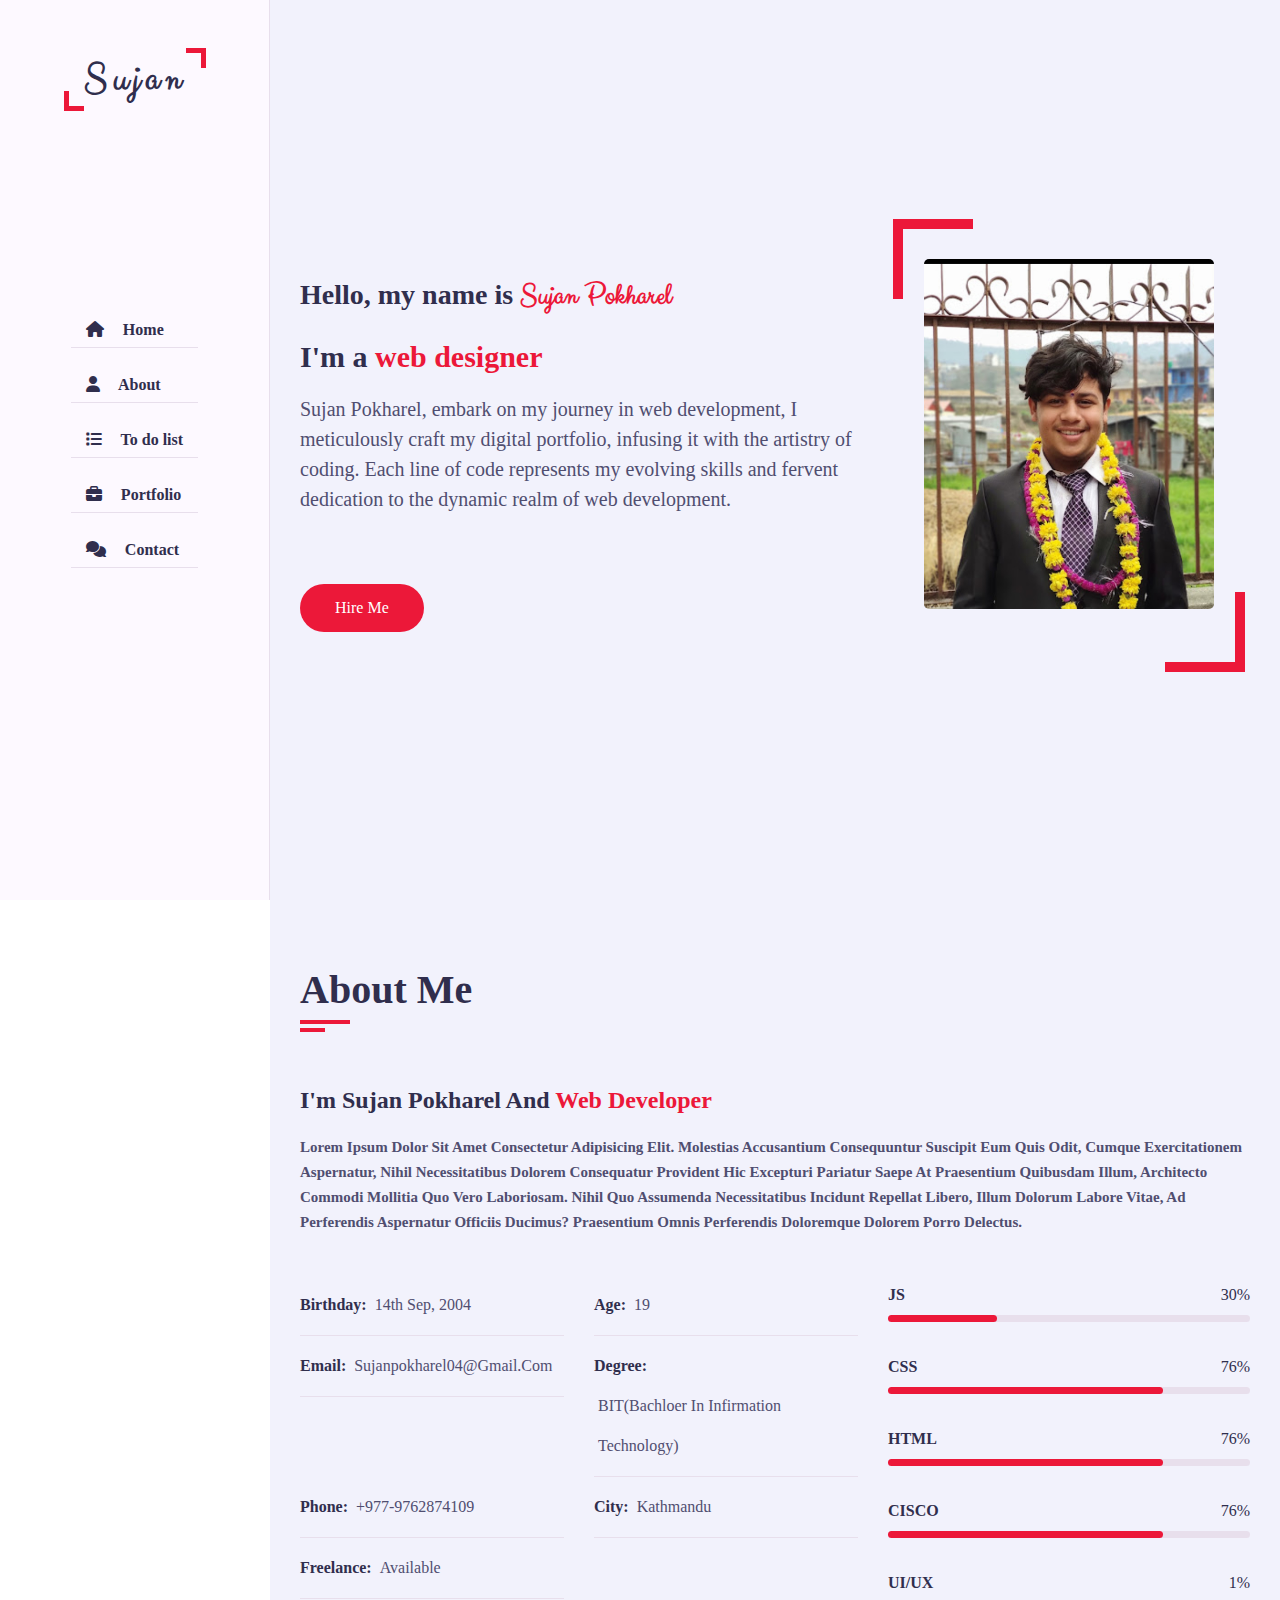
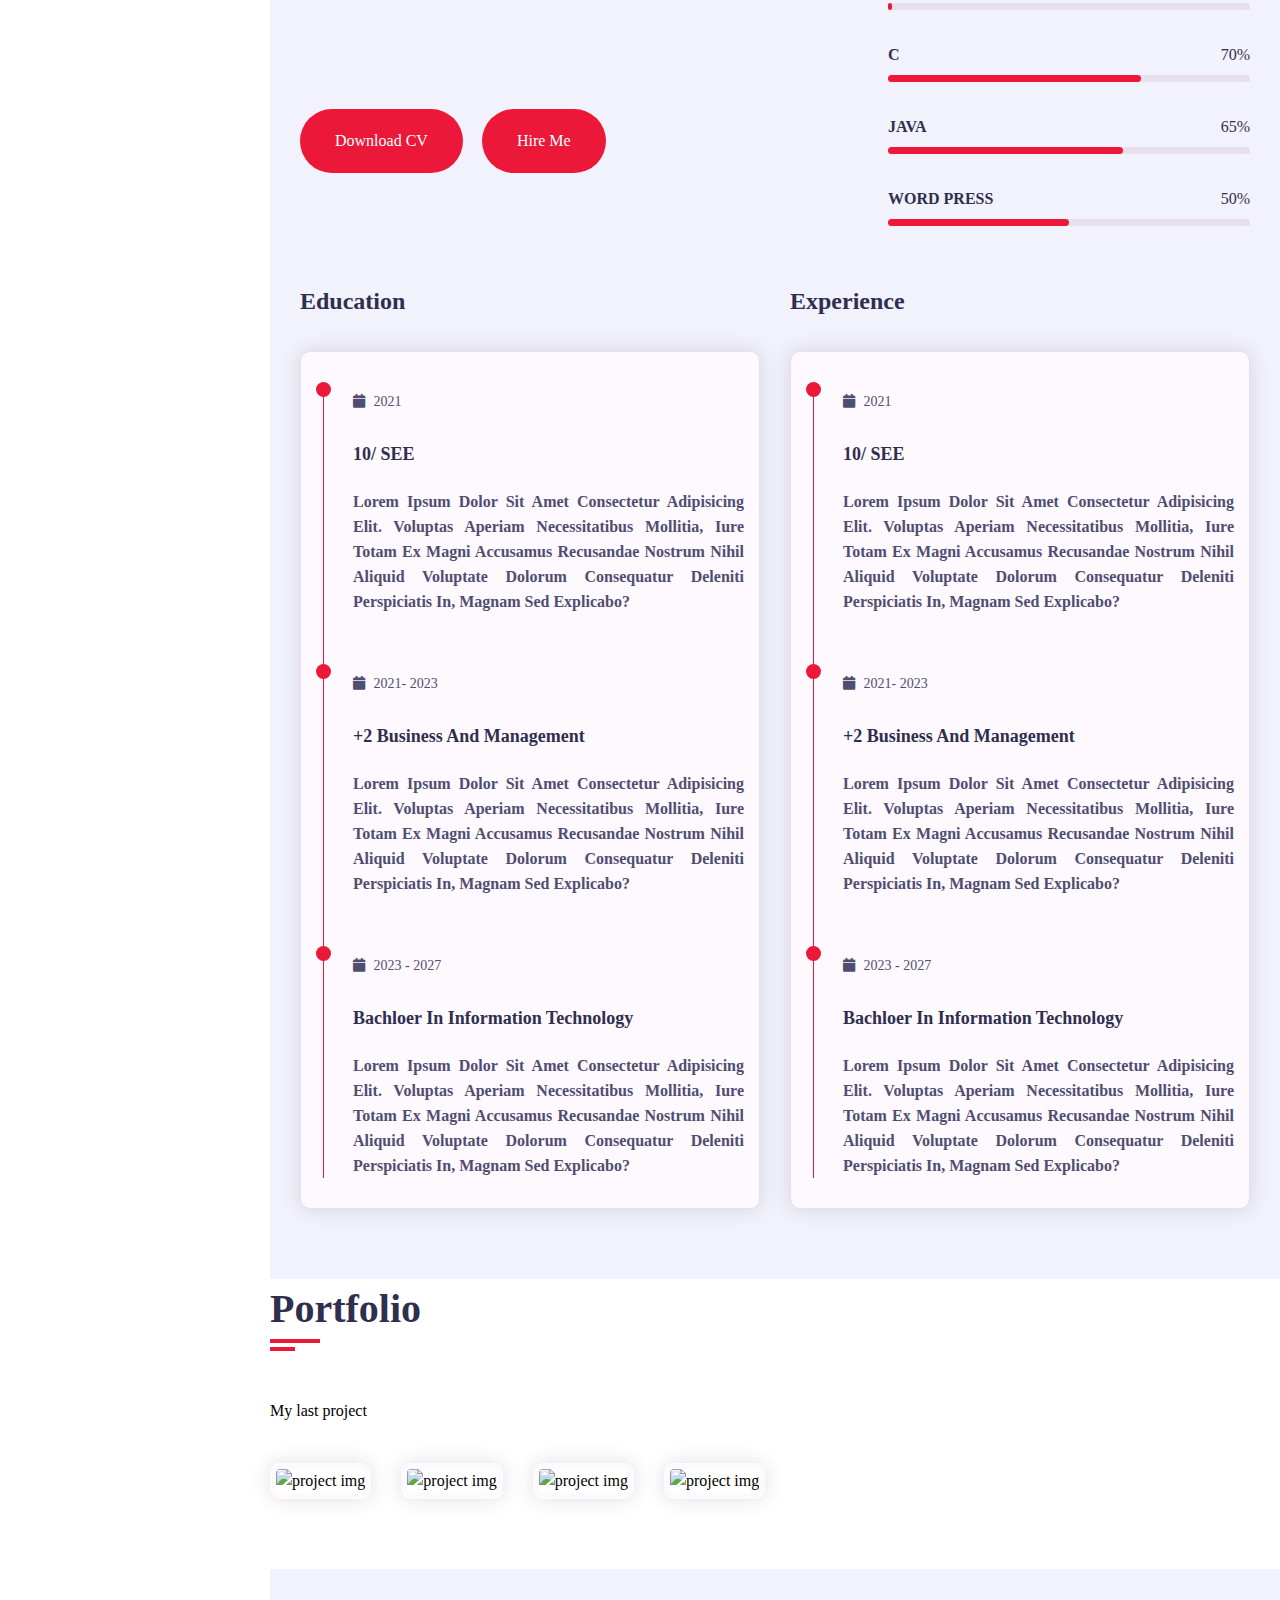
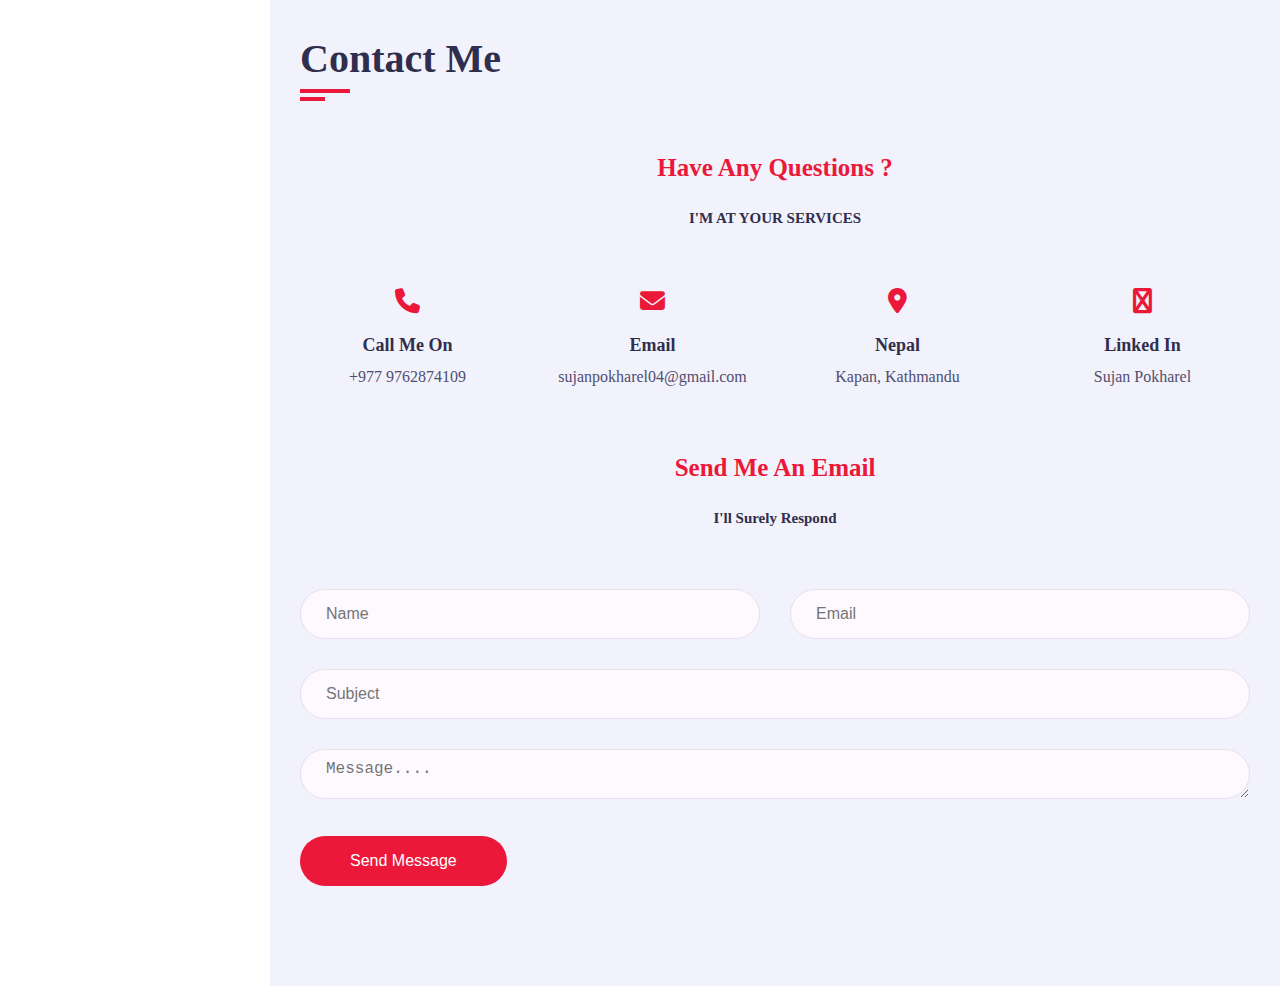
==== finalPortfolio.html @ e4b3ff06 "completed" ====
<!DOCTYPE html>
<html lang="en">
<head>
    <meta charset="UTF-8">
    <meta name="viewport" content="width=device-width, initial-scale=1.0">
    <link rel="stylesheet" href="https://cdnjs.cloudflare.com/ajax/libs/font-awesome/6.5.1/css/all.min.css">
    <link rel="stylesheet" href="finalPortfolio.css">
    <link rel="stylesheet" href="color-1.css">
    <title>Document</title>


</head>
<body>

    <!-- Main Container start-->
    <div class="main-container">
        <!-- aside start -->
        <div class="aside">
            <div class="logo">
                <a href="#"><span>Sujan</span></a>
            </div>
            <div class="nav-toggler">
                <span></span>
            </div>
            <ul class="nav">
                <li><a href="#home" class="active"> <i class="fa fa-home"></i> Home</a></li>
                <li><a href="#about" class="active" > <i class="fa fa-user"></i> About</a></li>
                <li><a href="#"> <i class="fa fa-list"></i> To do list</a></li>
                <li><a href="#portfolio" class="active"> <i class="fa fa-briefcase"></i> Portfolio</a></li>
                <li><a href="#contact" class="active"> <i class="fa fa-comments"></i> Contact</a></li>
                
            </ul>
        </div>
         <!-- aside end -->
         <!-- Main COntent start -->
         <div class="main-content">

            <!-- home start -->
            <section class="home section"  id="home">
                <div class="container">
                    <div class="row">
                        <div class="home-info padd-15">
                            <h3 class="hello">Hello, my name is <span class="name"> Sujan Pokharel</span></h3>
                            <h3 class="my-profession">I'm a <span class="typing">web designer</span>
                            </h3>
                            <p> Sujan Pokharel, embark on my journey in web development, I meticulously craft my digital portfolio, infusing it with the artistry of coding. Each line of code represents my evolving skills and fervent dedication to the dynamic realm of web development.
                            </p>
                            <a href="#contact" class="btn hire-me">Hire Me</a>
                        </div>
                        <div class="home-img padd-15">
                            <img src="IMG_20220924_110359.jpg" alt="Mero pic ho">
                        </div>
                    </div>
                </div>
            </section>
            <!-- home ends -->
            <!-- About start -->
            <section class="about section " id="about">
                <div class="container">
                    <div class="row">
                        <div class="section-title padd-15" >
                        <h2>About Me</h2>
                        </div>
                    </div>
                    <div class="row">
                        <div class="about-content padd-15">
                            <div class="row">
                            <div class="about-text padd-15">
                                <h3>I'm Sujan Pokharel and <span>Web Developer</span></h3>
                                <p>Lorem ipsum dolor sit amet consectetur adipisicing elit. Molestias accusantium consequuntur suscipit eum quis odit, cumque exercitationem aspernatur, nihil necessitatibus dolorem consequatur provident hic excepturi pariatur saepe at praesentium quibusdam illum, architecto commodi mollitia quo vero laboriosam. Nihil quo assumenda necessitatibus incidunt repellat libero, illum dolorum labore vitae, ad perferendis aspernatur officiis ducimus? Praesentium omnis perferendis doloremque dolorem porro delectus.
                                </p>
                            </div>
                            </div>
                            <div class="row" id="about_detail_row">
                                <div class="personal-info padd-15">
                                    <div class="row">
                                        <div class="info-item padd-15">
                                            <p>Birthday: <span>14th sep, 2004 </span> </p>
                                        </div>
                                        <div class="info-item padd-15">
                                            <p>Age: <span>19 </span> </p>
                                        </div>
                                        <div class="info-item padd-15">
                                            <p>Email: <span>sujanpokharel04@gmail.com </span> </p>
                                        </div>
                                        <div class="info-item padd-15">
                                            <p>Degree: <span>BIT(Bachloer in Infirmation Technology)</span> </p>
                                        </div>
                                        <div class="info-item padd-15">
                                            <p>Phone: <span>+977-9762874109 </span> </p>
                                        </div>
                                        <div class="info-item padd-15">
                                            <p>City: <span>Kathmandu </span> </p>
                                        </div>
                                        <div class="info-item padd-15">
                                            <p>Freelance: <span>Available </span> </p>
                                        </div>
                                    </div>
                                    <div class="row">
                                        <div class="buttons padd-15">
                                            <a href="#" class="btn">Download CV</a>
                                            <a href="#contact" class="btn hire-me">Hire Me</a>
                                        </div>
                                    </div>
                                </div>
                                <div class="skills padd-15">
                                    <div class="row">
                                        <div class="skill-item padd-15">

                                        <h5>JS</h5>
                                        <div class="progress">
                                            <div class="progress-in" style="width: 30%;"> </div>
                                            <div class="skill-percent">30%</div>
                                        </div>
                                    </div>

                                    <div class="skill-item padd-15">

                                        <h5>CSS</h5>
                                        <div class="progress">
                                            <div class="progress-in" style="width: 76%;"> </div>
                                            <div class="skill-percent">76%</div>
                                        </div>
                                    </div>

                                    <div class="skill-item padd-15">

                                        <h5>HTML</h5>
                                        <div class="progress">
                                            <div class="progress-in" style="width: 76%;"> </div>
                                            <div class="skill-percent">76%</div>
                                        </div>
                                    </div>

                                    <div class="skill-item padd-15">

                                        <h5>CISCO</h5>
                                        <div class="progress">
                                            <div class="progress-in" style="width: 76%;"> </div>
                                            <div class="skill-percent">76%</div>
                                        </div>
                                    </div>

                                    <div class="skill-item padd-15">

                                        <h5>UI/UX</h5>
                                        <div class="progress">
                                            <div class="progress-in" style="width: 1%;"> </div>
                                            <div class="skill-percent">1%</div>
                                        </div>
                                    </div>

                                    <div class="skill-item padd-15">

                                        <h5>C</h5>
                                        <div class="progress">
                                            <div class="progress-in" style="width: 70%;"> </div>
                                            <div class="skill-percent">70%</div>
                                        </div>
                                    </div>

                                    <div class="skill-item padd-15">

                                        <h5>JAVA</h5>
                                        <div class="progress">
                                            <div class="progress-in" style="width: 65%;"> </div>
                                            <div class="skill-percent">65%</div>
                                        </div>
                                    </div>

                                    <div class="skill-item padd-15">

                                        <h5>WORD PRESS</h5>
                                        <div class="progress">
                                            <div class="progress-in" style="width: 50%;"> </div>
                                            <div class="skill-percent">50%</div>
                                        </div>
                                    </div>

                                    </div>
                                </div>
                            </div>
                            <div class="row">
                                <div class="education padd-15">
                                    <h3 class="title">Education</h3>
                                        <div class="row">
                                            <div class="timeline-box padd-15">
                                                <div class="timeline shadow-dark">
                                                    <!-- timeline item -->
                                                    <div class="timeline-item">
                                                        <div class="circle-dot"></div>
                                                        <h3 class="timeline-date">
                                                            <i class="fa fa-calendar"></i> 2021
                                                        </h3>
                                                        <h4 class="timeline-title">10/ SEE</h4>
                                                        <p class="timeline-text">Lorem ipsum dolor sit amet consectetur adipisicing elit. Voluptas aperiam necessitatibus mollitia, iure totam ex magni accusamus recusandae nostrum nihil aliquid voluptate dolorum consequatur deleniti perspiciatis in, magnam sed explicabo?</p>
                                                    </div>

                                                    <div class="timeline-item">
                                                        <div class="circle-dot"></div>
                                                        <h3 class="timeline-date">
                                                            <i class="fa fa-calendar"></i> 2021- 2023
                                                        </h3>
                                                        <h4 class="timeline-title">+2 Business And Management</h4>
                                                        <p class="timeline-text">Lorem ipsum dolor sit amet consectetur adipisicing elit. Voluptas aperiam necessitatibus mollitia, iure totam ex magni accusamus recusandae nostrum nihil aliquid voluptate dolorum consequatur deleniti perspiciatis in, magnam sed explicabo?</p>
                                                    </div>

                                                    <div class="timeline-item">
                                                        <div class="circle-dot"></div>
                                                        <h3 class="timeline-date">
                                                            <i class="fa fa-calendar"></i> 2023 - 2027
                                                        </h3>
                                                        <h4 class="timeline-title">Bachloer in Information Technology</h4>
                                                        <p class="timeline-text">Lorem ipsum dolor sit amet consectetur adipisicing elit. Voluptas aperiam necessitatibus mollitia, iure totam ex magni accusamus recusandae nostrum nihil aliquid voluptate dolorum consequatur deleniti perspiciatis in, magnam sed explicabo?</p>
                                                    </div>
                                                </div>
                                            </div>
                                        </div>
                                </div>
                            

                                <div class="experience padd-15">
                                    <h3 class="title">Experience</h3>
                                     <!-- ####### only change this name and date to change experience######### -->
                                        <div class="row">
                                            <div class="timeline-box padd-15">
                                                <div class="timeline shadow-dark">
                                                   
                                                    <div class="timeline-item">
                                                        <div class="circle-dot"></div>
                                                        <h3 class="timeline-date">
                                                            <i class="fa fa-calendar"></i> 2021
                                                        </h3>
                                                        <h4 class="timeline-title">10/ SEE</h4>
                                                        <p class="timeline-text">Lorem ipsum dolor sit amet consectetur adipisicing elit. Voluptas aperiam necessitatibus mollitia, iure totam ex magni accusamus recusandae nostrum nihil aliquid voluptate dolorum consequatur deleniti perspiciatis in, magnam sed explicabo?</p>
                                                    </div>

                                                    <div class="timeline-item">
                                                        <div class="circle-dot"></div>
                                                        <h3 class="timeline-date">
                                                            <i class="fa fa-calendar"></i> 2021- 2023
                                                        </h3>
                                                        <h4 class="timeline-title">+2 Business And Management</h4>
                                                        <p class="timeline-text">Lorem ipsum dolor sit amet consectetur adipisicing elit. Voluptas aperiam necessitatibus mollitia, iure totam ex magni accusamus recusandae nostrum nihil aliquid voluptate dolorum consequatur deleniti perspiciatis in, magnam sed explicabo?</p>
                                                    </div>

                                                    <div class="timeline-item">
                                                        <div class="circle-dot"></div>
                                                        <h3 class="timeline-date">
                                                            <i class="fa fa-calendar"></i> 2023 - 2027
                                                        </h3>
                                                        <h4 class="timeline-title">Bachloer in Information Technology</h4>
                                                        <p class="timeline-text">Lorem ipsum dolor sit amet consectetur adipisicing elit. Voluptas aperiam necessitatibus mollitia, iure totam ex magni accusamus recusandae nostrum nihil aliquid voluptate dolorum consequatur deleniti perspiciatis in, magnam sed explicabo?</p>
                                                    </div>
                                                </div>
                                            </div>
                                        </div>
                                </div>


                            </div>
                        </div>
                    </div>
                </div>
                
            </section>
            <!-- About ends -->


            <!-- Portfolio starts -->

                <section class="portfolio" id="portfolio">
                    <div class="container">
                        <div class="row">
                            <div class="section-title padd-15">
                                <h2>Portfolio</h2>
                            </div>
                        </div>
                        <div class="row">
                            <div class="portfolio-heading padd-15">
                                My last project
                            </div>
                        </div>
                        <div class="row">
                            <!-- portfolio item starts -->

                            <div class="portfolio-item padd-15">
                                <div class="portfolio-item-inner shadow-dark">
                                    <div class="portfolio-img">
                                        <img src="" alt=" project img">
                                    </div>

                                </div>
                            </div>


                            <!-- portfolio item ends -->

                             <!-- portfolio item starts -->

                             <div class="portfolio-item padd-15">
                                <div class="portfolio-item-inner shadow-dark">
                                    <div class="portfolio-img">
                                        <img src="" alt="project img">
                                    </div>

                                </div>
                            </div>

                            
                            <!-- portfolio item ends -->

                             <!-- portfolio item starts -->

                             <div class="portfolio-item padd-15">
                                <div class="portfolio-item-inner shadow-dark">
                                    <div class="portfolio-img">
                                        <img src="" alt="project img">
                                    </div>

                                </div>
                            </div>

                            
                            <!-- portfolio item ends -->

                             <!-- portfolio item starts -->

                             <div class="portfolio-item padd-15">
                                <div class="portfolio-item-inner shadow-dark">
                                    <div class="portfolio-img">
                                        <img src="" alt="project img">
                                    </div>

                                </div>
                            </div>

                            
                            <!-- portfolio item ends -->
                        </div>
                    </div>
                </section>
            <!-- Portfolio ends-->


                <!-- COntaact start-->
            <section class="contact section" id="contact">
                <div class="container">
                    <div class="row">
                        <div class="section-title padd-15">
                            <h2>Contact Me</h2>
                        </div>
                    </div>

                    <h3 class="contact-title padd-15">Have Any Questions ?</h3>
                    <h4 class="contact-sub-title padd-15">I'M AT YOUR SERVICES</h4>
                    <div class="row">
                        <!-- contact info item -->
                        <div class="contact-info-item padd-15">
                            <div class="icon"><i class="fa fa-phone"></i></div>
                            <h4>call me on</h4>
                            <p>+977 9762874109</p>
                        </div>
                        <!-- contact info item  end-->

                        <!-- contact info item -->
                        <div class="contact-info-item padd-15">
                            <div class="icon"><i class="fa fa-envelope"></i></div>
                            <h4>Email</h4>
                            <p>sujanpokharel04@gmail.com</p>
                        </div>
                        <!-- contact info item  end-->

                        <!-- contact info item -->
                        
                        <div class="contact-info-item padd-15 location_hide">
                            <div class="icon"><i class="fa fa-map-marker-alt"></i></div>
                            <h4>Nepal</h4>
                            <p>Kapan, Kathmandu</p>
                        </div>
                   
                        <!-- contact info item  end-->

                         <!-- contact info item -->
                         <div class="contact-info-item padd-15">
                            <div class="icon"><i class="fa fa-linkedin" ></i></div>
                            <h4>Linked In</h4>
                            <p>Sujan Pokharel</p>
                        </div>
                        <!-- contact info item  end-->

                        

                    </div>

                    <h3 class="contact-title padd-15">Send Me An Email</h3>
                    <h4 class="contact-sub-title padd-15">I'll Surely Respond</h4>
                    <!-- contact form -->
                    <div class="row">
                        <div class="contact-form padd-15">
                            <div class="row">
                                <div class="form-item col-6 padd-15">
                                    <div class="form-group">
                                        <input type="text" class="form-control" placeholder="Name">
                                    </div>
                                </div>
                                <div class="form-item col-6 padd-15">
                                    <div class="form-group">
                                        <input type="Email" class="form-control" placeholder="Email">
                                    </div>
                                </div>
                            </div>
                            <div class="row">
                                <div class="form-item col-12 padd-15">
                                    <div class="form-group">
                                        <input type="text" class="form-control" placeholder="Subject">
                                    </div>
                                </div>
                            </div>

                            <div class="row">
                                <div class="form-item col-12 padd-15">
                                    <div class="form-group">
                                        <textarea name=""  class="form-control" placeholder="Message...."></textarea>
                                    </div>
                                </div>
                            </div>


                            <div class="row">
                                <div class="form-item col-12 padd-15">
                                   <button type="submit" class="btn"> Send Message</button>
                                </div>
                            </div>
                        </div>
                    </div>
                    <!-- contact form  ends-->
                </div>
            </section>
            <!-- Contact ends-->


            <!-- COntaact start-->

         </div>
         <!-- Main COntent end -->
    </div>
     <!-- Main Container end-->

     <!-- js script -->
     <script src="index.js"></script>
</body>
</html>
---- finalPortfolio.css ----
@import url('https://fonts.googleapis.com/css2?family=Clicker+Script&family=Nunito:wght@200;300;400;500;600;700&family=Poppins:wght@200;300;400;500;600&display=swap');
:root{
    --bg-black-900:#f2f2fc;
    --bg-black-100:#fdf9ff;
    --bg-black-50:#e8dfec;
    --text-black-900:#302e4d;
    --text-black-700:#504e70;
}
body{
   
    line-height: 1.5;
    font-size: 16px;
    font-family: 'Poppins' sans-serif;

}
*{
    margin: 0;
    padding: 0;
    outline: none;
    text-decoration: none;
    outline: none;
    text-decoration: none;
    box-sizing: border-box;

}
::before, ::after{
    box-sizing: border-box;
}
ul{
    list-style: none;
}
.section{
    background: var(--bg-black-900);
    min-height: 100vh;
    display: block;
    padding: 0 30px;
    opacity: 1;
   
}
.hidden{
    display: none !important;
}
.main-content{
   padding-left:270px ; 
}
.padd-15{
    padding-left: 15px;
    padding-right: 15px;
}
.container{
    max-width: 1100px;
    width: 100%;
    margin: auto;
}
.section .container{
    padding-top: 60px;
    padding-bottom: 70px;
}
.section-title{
    flex: 0 0 100%;
    max-width: 100%;
    margin-bottom: 60px;
}
.section-title h2 {
    font-size: 40px;
    color: var(--text-black-900);
    font-weight: 700;
    position: relative;
}
.section-title h2::before{
    content: '';
    height: 4px;
    width: 50px;
    background-color: var(--skin-color);
    position: absolute;
    top:100%;
    left: 0;
}
.section-title h2::after{
    content: '';
    height: 4px;
    width: 25px;
    background-color: var(--skin-color);
    position: absolute;
    top:100%;
    left: 0;
    margin-top: 8px;
}
.row{
    display: flex;
    flex-wrap: wrap;
    margin-left: -15px;
    margin-right: -15px;
    position: relative;

}

.btn{
    font-size: 16px;
    font-weight: 500;
    padding: 12px 35px;
    color: white;
    border-radius: 40px;
    display: inline-block;
    white-space: nowrap;
    border: none;
    background: var(--skin-color);
    transform: all 0.3s ease;
}
.btn:hover{
    transform: scale(1.05);

}
.shadow-dark{
    box-shadow: 0 0 20px rgba(48, 46, 77, 0.15);
}
.aside{
    width: 270px;
    background: var(--bg-black-100);
    position: fixed;
    left: 0;
    top: 0;
    padding: 30px;
    height: 100%;
    border-right: 1px solid var(--bg-black-50) ;
    display: flex;
    justify-content: center;
    align-items: center;
    z-index: 1;
}
.aside .logo{
    position: absolute;
    top: 50px;
    font-size: 30px;
    text-transform: capitalize;
}
.aside .logo a{
    color: var(--text-black-900);
    font-weight: 700;
    padding: 15px 20px;
    font-size: 30px;
    letter-spacing: 5px;
    position: relative;
}
.aside .logo a span{
    font-family: 'Clicker Script', cursive;
    font-size: 40px;
}
.aside .logo a::before{
    content: '';
    position: absolute;
    width: 20px;
    height: 20px;
    border-bottom: 5px solid var(--skin-color);
    border-left: 5px solid var(--skin-color);
    bottom:0;
    left: 0;

}
.aside .logo a::after{
    content: '';
    position: absolute;
    width: 20px;
    height: 20px;
    border-top: 5px solid var(--skin-color);
    border-right: 5px solid var(--skin-color);
   top:0;
    right: 0;
}
.aside .nav-toggler{
    height: 40px;
    width: 45px;
    border: 1px solid var(--bg-black-50) ;
    cursor: pointer;
    position: fixed;
    left: 300px;
    top: 20px;
    border-radius: 5px;
    background: var(--bg-black-100);
    display: none;
    align-items: center;
    justify-content: center;
}
.aside .nav-toggler span{
    height: 2px;
    width: 18px;
    background: var(--skin-color);
    display: inline-block;
    position: relative; 
}
.aside .nav-toggler span::before{
    content: '';
    height: 2px;
    width: 18px;
    background: var(--skin-color);
    position: absolute;
    top: -6px;
    left: 0;

}
.aside .nav-toggler span::after{
    content: '';
    height: 2px;
    width: 18px;
    background: var(--skin-color);
    position: absolute;
    top: 6px;
    left: 0;

}
.aside .nav{
    margin: 30px;

}
.aside .nav li {
    margin-bottom: 20px;
    display: block;
}
.aside .nav li a{
    font-size: 16px;
    font-weight: 600;
    display: block;
    border-bottom: 1px solid var(--bg-black-50);
    color: var(--text-black-900);
    padding: 5px 15px;
}
.aside .nav li a:active{
    color:var(--skin-color) ;
}

.aside .nav li a i{
    margin-right:15px ;
}

/* home */
.home{
    min-height: 100vh;
    display: flex;
    color: var(--text-black-900);
}
.home .home-info{
 
    flex: 0 0  60%;
    max-width: 60%;

}
h3.hello{
    font-size: 28px;
    margin: 15px 0;
}
h3.hello span{
    font-family:'Clicker Script', cursive ;
    font-size: 30px;
    font-weight: 700;
    color: var(--skin-color);
}
h3.my-profession{
    font-size: 30px;
    margin:15px 0;
}
.typing{
    color: var(--skin-color);
}
.home-info p{
    margin-bottom: 70px;
    font-size: 20px;
    color: var(--text-black-700);
}
.home .home-img{
    flex:0 0 40% ;
    max-width: 40%;
    text-align: center;
    position: relative;

}
.home-img::after{
    content: '';
    position: absolute;
    height: 80px;
    width: 80px;
    border-bottom: 10px solid var(--skin-color);
    border-right: 10px solid var(--skin-color);
    right: 20px;
    bottom: -40px;
}
.home-img::before{
    content: '';
    position: absolute;
    height: 80px;
    width: 80px;
    border-top: 10px solid var(--skin-color);
    border-left: 10px solid var(--skin-color);
    left: 20px;
    top: -40px;
}
.home .home-img img{
    margin: auto;
    border-radius: 5px;
    height: 350px;
 }

 /* about */
 .about .about-content{
    flex:  0 0 100%;
    max-width: 100%;

 }

 .about .about-content .about-text{
    flex:0 0 100%;
    max-width: 100%;
 }
 .about .about-content .about-text h3{
    font-size: 24px;
    margin-bottom: 15px;
    font-weight: 700;
    color: var(--text-black-900);
 }
 .about .about-content .about-text h3 span{
    color: var(--skin-color);
 }

 .about .about-content .about-text p{
    font-size: 15px;
    line-height: 25px;
    color: var(--text-black-700);
 }

 .about .about-content .personal-info{
    flex: 0 0 60%;
    max-width: 60%;
    margin-top: 40px;
 }
 
 .about .about-content .personal-info .info-item{
    flex: 0 0 50%;
    max-width: 50%;
 }
 .about .about-content .personal-info .info-item p{
    font-weight: 600;
    padding: 10px 0;
    font-size: 16px;
    color: var(--text-black-900);
    border-bottom: 1px solid var(--bg-black-50);
 }
 .about .about-content .personal-info .info-item p span{
    font-weight: 400;
    color: var(--text-black-700);
    margin-left: 4px;
    display: inline-block;
 }

 .about .about-content .personal-info .buttons{
    margin-top: 100px;

 }
 .about .about-content .personal-info .buttons .btn{
margin-right: 15px;
margin-top: 10px;
}
 .about .about-content .skills{
    flex: 0 0 40%;
    max-width: 40%;
    margin-top: 40px;
 }
 

 .about .about-content .skills .skill-item{
    flex: 0 0 100%;
    max-width: 100%;
 }
 .about .about-content ,.skills .skill-item h5{
    line-height: 40px;
    font-weight: 600;
    font-size: 16px;
    color: var(--text-black-900);
    text-transform: capitalize;
 }

 .about .about-content .skills .skill-item .progress{
    background-color: var(--bg-black-50);
    height: 7px;
    border-radius: 4px;
    width: 100%;
    position: relative;
 }
 .about .about-content .skills .skill-item{
    margin-bottom: 25px;
 }
 .about .about-content .skills .skill-item .progress .progress-in{
    position: absolute;
    left: 0;
    top: 0;
    height: 100%;
    border-radius: 4px;
    background-color: var(--skin-color);

 }
 .about .about-content .skills .skill-item .skill-percent{
position: absolute;
right: 0;
color: var(--text-black-900);
top: -40px;
font-weight: 400;
line-height: 40px;

 }
/* to add experience add the same css as education */
 .about .about-content .education,
 .about .about-content .experience{

    flex:  0 0 50%;
    max-width: 50%;
    margin-top: 30px;
    
 }
 .about .about-content h3.title{
    font-size: 24px;
    margin-bottom: 30px;
    font-weight: 700;
    color: var(--text-black-900);
 }

 .about .about-content .timeline-box{
    flex: 0 0 100%;
    max-width: 100%;
 }
 .about .about-content .timeline{
    background-color: var(--bg-black-100);
    padding: 30px 15px;
    border: 1px solid var(--bg-black-50);
    border-radius: 10px;
    width: 100%;
    position: relative;
 }
 .about .about-content .timeline .timeline-item{
    position: relative;
    padding-left: 37px;
    padding-bottom: 50px;
 }
 .about .about-content .timeline .timeline-item:last-child{
    padding-bottom: 0;
 }
 .about .about-content .timeline .timeline-item::before{
    content: '';
    width: 1px;
    position: absolute;
    height: 100%;
    left: 7px;
    top: 0;
    background-color: var(--skin-color);

 }
 .about .about-content .timeline .circle-dot{

    position: absolute;
    left: 0;
    top: 0;
    height: 15px;
    width: 15px;
    border-radius: 50%;
    background-color: var(--skin-color);
 }
 .about .about-content .timeline .timeline-date{
    font-weight: 400;
    font-size: 14px;
    margin-bottom: 12px;
    color: var(--text-black-700);

 }
 .about .about-content .timeline .timeline-date .fa{
    margin-right: 5px;
 }
 .about .about-content .timeline .timeline-title{
    font-weight: 700;
    font-size: 18px;
    margin-bottom: 15px;
    text-transform: capitalize;
    color: var(--text-black-900);

 }
 .about .about-content .timeline .timeline-text{
    line-height: 25px;
    font-size: 16px;
    text-align: justify;
    color: var(--text-black-700);

 }
 

 /* portfolio */
 .portfolio .container{
    padding-bottom: 40px;
 }

 .portfolio .portfolio-heading{
flex: 0 0 100%;
max-width: 100%;
margin-bottom: 40px;
 }
 .portfolio .portfolio-heading h2{
    color: var(--text-black-900);
    font-weight: 500;
 }
 .portfolio .portfolio-item{
    flex: 0 0 33,33%;
    max-width: 33.33%;
    margin-bottom: 30px;
 }
 .portfolio .portfolio-item-inner{
    border: 6px solid var(--bg-black-100);
    border-radius: 10px;
    overflow: hidden;
    cursor: pointer;
 }
 .portfolio .portfolio-item-inner .portfolio-img img{
    width: 100%;
    display: block;
 }

 /* contact */
 .contact-title{
    color: var(--skin-color);
    text-align: center;
    font-size: 25px;
    margin-bottom: 20px;
 }

 .contact-sub-title{
    color: var(--text-black-900);
    text-align: center;
    font-size: 15px;
    margin-bottom: 60px;
 }

 .container .contact-info-item{
    flex: 0 0 25%;
    max-width: 25%;
    text-align: center;
    margin-bottom: 60px;
 }

 .container .contact-info-item .icon{
    display: inline-block;
 }

 .container .contact-info-item .icon .fa{
    font-size: 25px;
    color: var(--skin-color);
 }
 .container .contact-info-item h4{
    font-size: 18px;
    font-weight: 700;
    color: var(--text-black-900);
    text-transform: capitalize;
    margin: 15px 0 5px;
 }

 .container .contact-info-item p{
    font-size: 16px;
    line-height: 25px;
    color: var(--text-black-700);
    font-weight: 400;
 }

 .contact .contact-form{
    flex: 0 0 100%;
    max-width: 100%;
 }

 .contact .contact-form .col-6{
    flex: 0 0 50%;
    max-width: 50%;
 }
 .contact .contact-form .col-12{
    flex: 0 0 100%;
    max-width: 100%;
 }

.contact .contact-form .form-item{
    margin-bottom: 30px;
}
.contact .contact-form .form-item .form-control{
    width: 100%;
    height: 50px;
    border-radius: 25px;
    background-color: var(--bg-black-100);
    border: 1px solid var(--bg-black-50);
    padding: 10px 25px;
    font-size: 16px;
    color: var(--text-black-700);
    transition: all 0.3s ease;
}
.contact .contact-form .form-item .form-control:focus{
    box-shadow: 0 0 20px rgba(48, 46, 77, 0.15);
}

.contact .contact-form .form-item textarea .form-control{

    height: 140px;
}

.contact .contact-form .btn{
height: 50px;
padding: 0 50px;
}


/* media query */

@media(max-width:1199px){
    .aside{
        left: -270px;
    }
    .main-content{
        padding-left: 0;
    }
    .about .about-content .personal-info .info-item p span{
        display: block;
        margin-left: 0;
    }
}

@media(max-width:991px){

    .home-img::after{
        display: none;
    }
    
    .home-img::before{
        display: none;
    }

    .home-img img{
        width: 200px;
        height: 200px;
    }

}

@media(max-width:554px){
    .home-img img{
        display: none;
    }

    .home .home-info{
        flex: 0 0 100%;
        max-width: 100%;
    }
}
@media(max-width:714px){
 
    .about .about-content .personal-info .info-item{
     margin-left: 20px;
     }
}
@media(max-width:739px){
    
    .container .contact-info-item{
        margin-right: 40px;

    }
}
---- color-1.css ----
:root{
    --skin-color:#ec1839;
}
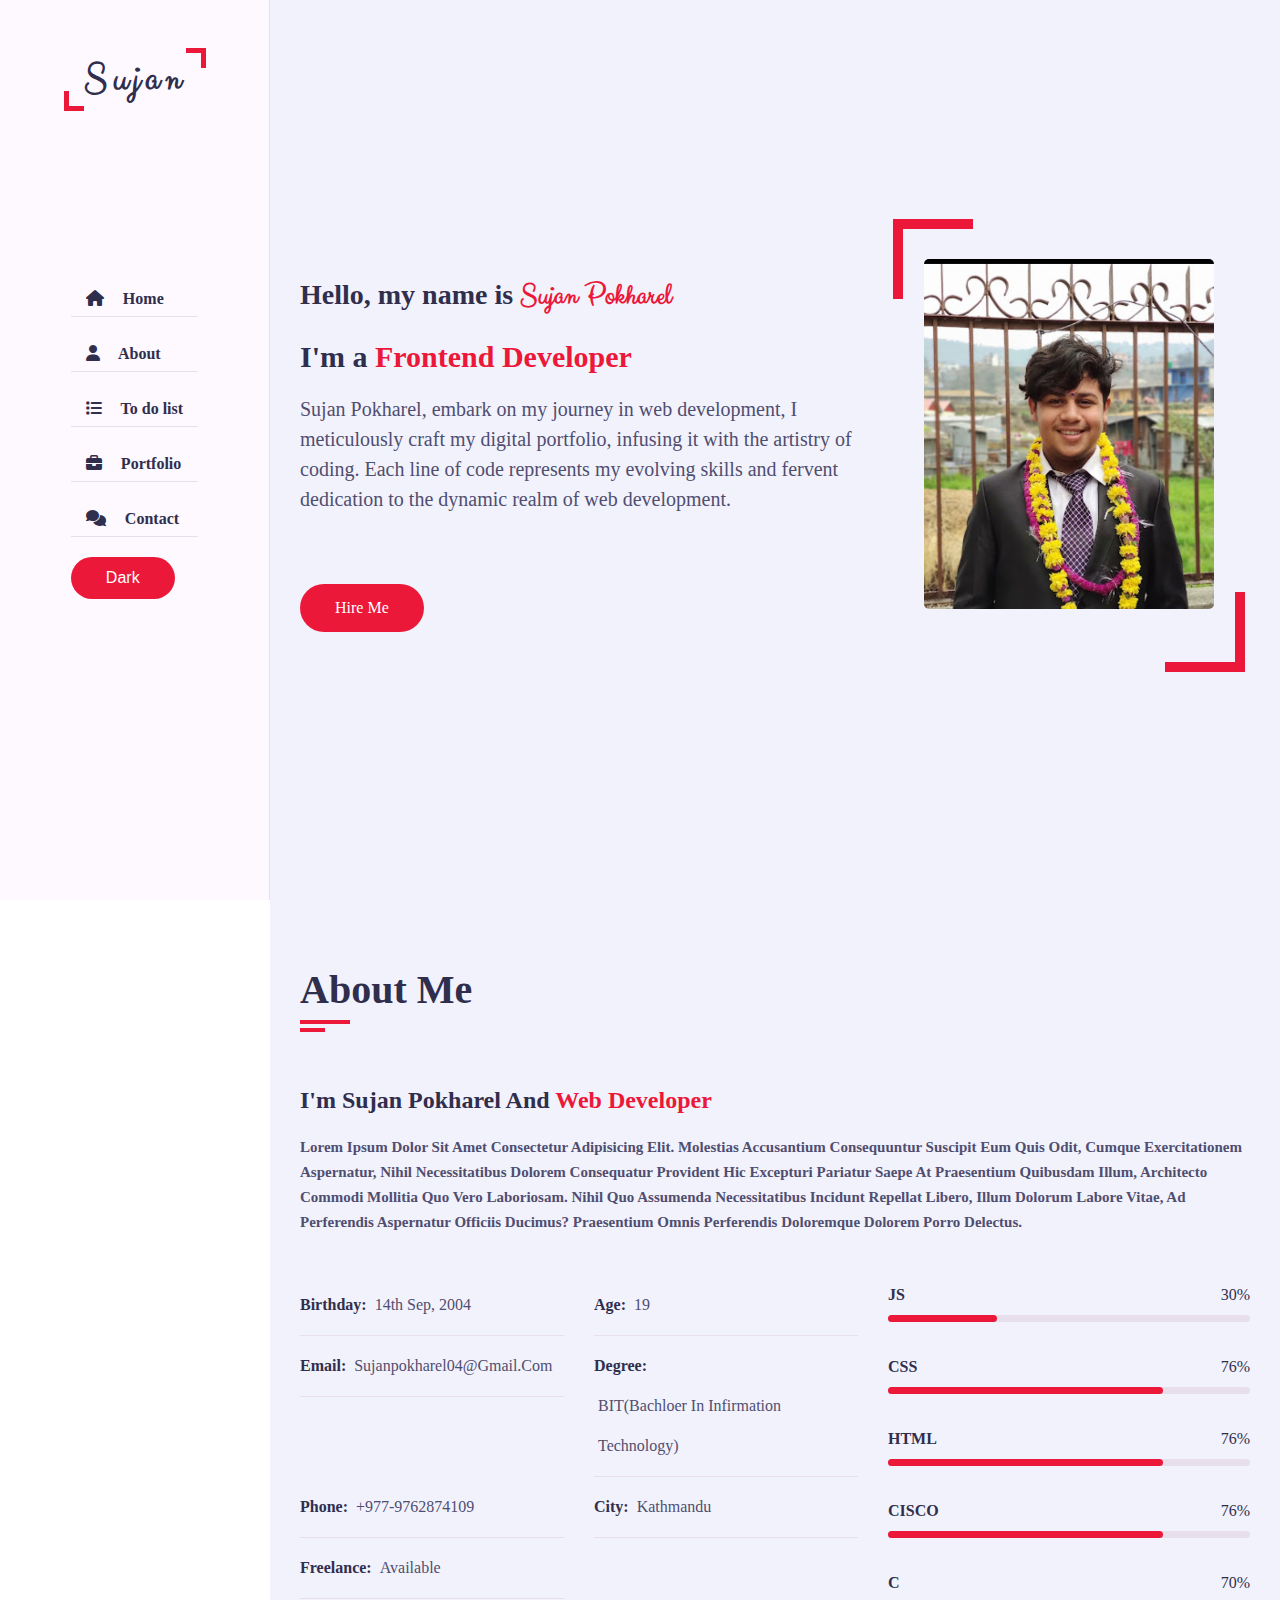
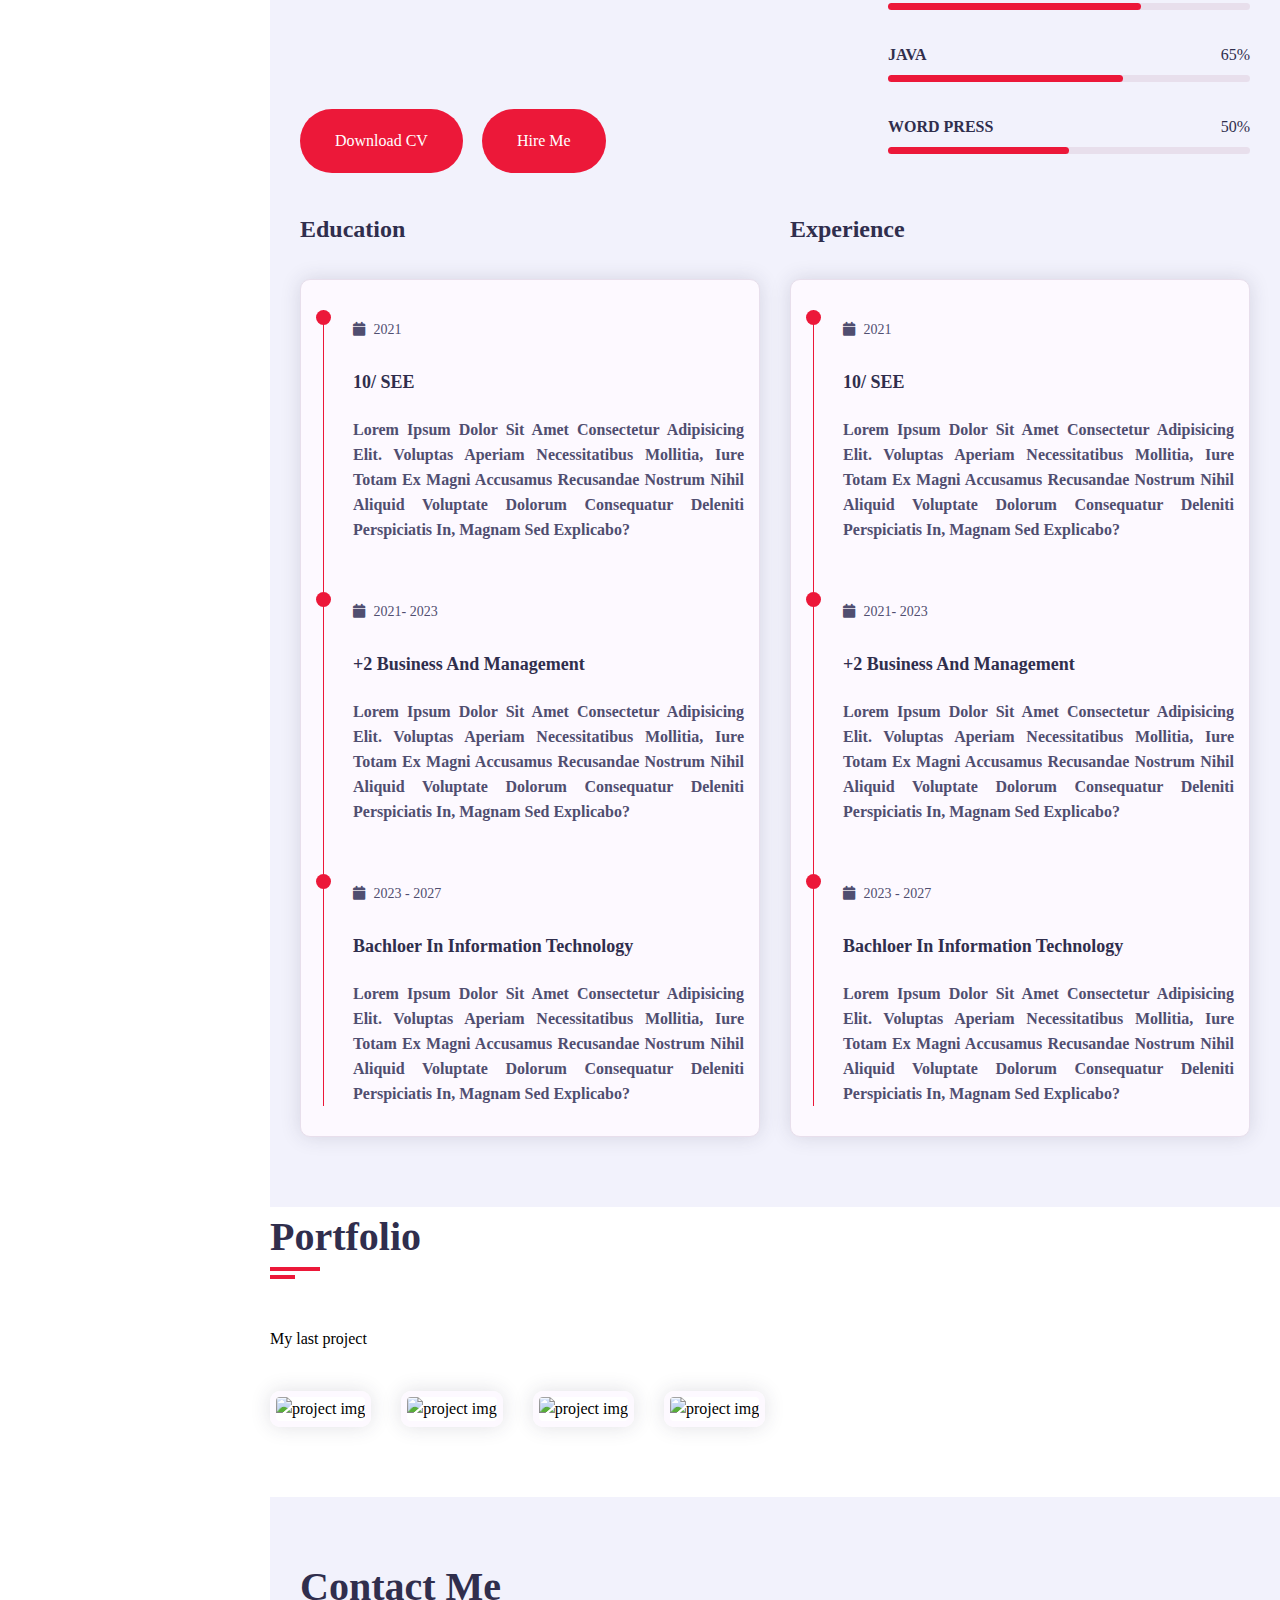
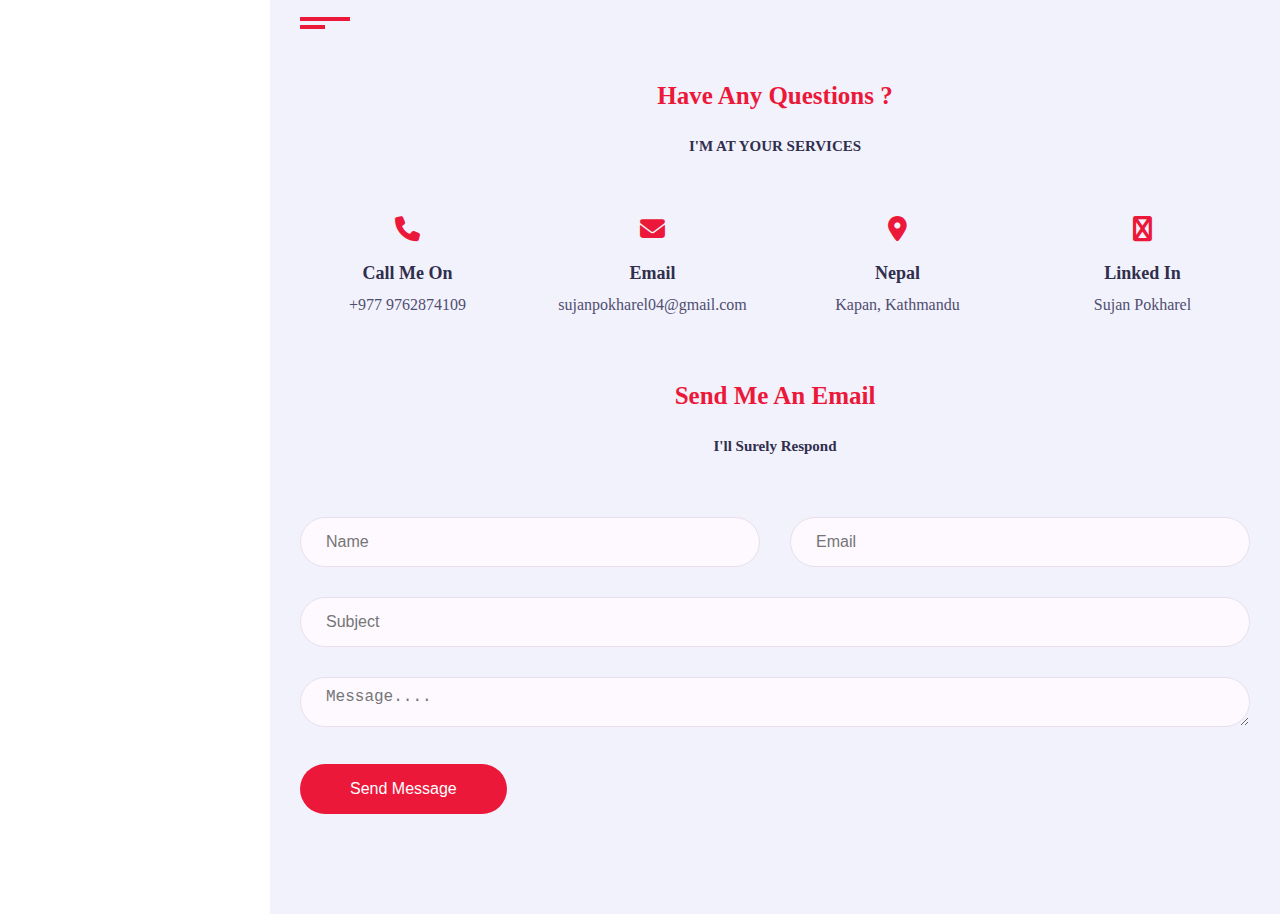
==== commit d9359047: "second commit" ====
--- a/finalPortfolio.html
+++ b/finalPortfolio.html
@@ -28,6 +28,28 @@
                 <li><a href="#"> <i class="fa fa-list"></i> To do list</a></li>
                 <li><a href="#portfolio" class="active"> <i class="fa fa-briefcase"></i> Portfolio</a></li>
                 <li><a href="#contact" class="active"> <i class="fa fa-comments"></i> Contact</a></li>
+                <li> <button class="btn btn1">Dark</button></li>
+                
+            </ul>
+        </div>
+         <!-- aside end -->
+
+          <!-- aside start -->
+        <div class="aside1">
+            <div class="logo">
+                <a href="#"><span>Sujan</span></a>
+            </div>
+            <div class="nav-toggler">
+                <span></span>
+            </div>
+            <ul class="nav">
+                <li><a href="#home" class="active"> <i class="fa fa-home"></i> Home</a></li>
+                <li><a href="#about" class="active" > <i class="fa fa-user"></i> About</a></li>
+                <li><a href="#"> <i class="fa fa-list"></i> To do list</a></li>
+                <li><a href="#portfolio" class="active"> <i class="fa fa-briefcase"></i> Portfolio</a></li>
+                <li><a href="#contact" class="active"> <i class="fa fa-comments"></i> Contact</a></li>
+                <li> <button  class="btn btn1">Dark</button></li>
+                <li> <button id="close" class="btn menu">Close</button></li>
                 
             </ul>
         </div>
@@ -41,11 +63,12 @@
                     <div class="row">
                         <div class="home-info padd-15">
                             <h3 class="hello">Hello, my name is <span class="name"> Sujan Pokharel</span></h3>
-                            <h3 class="my-profession">I'm a <span class="typing">web designer</span>
+                            <h3 class="my-profession">I'm a <span class="typing">Frontend Developer</span>
                             </h3>
-                            <p> Sujan Pokharel, embark on my journey in web development, I meticulously craft my digital portfolio, infusing it with the artistry of coding. Each line of code represents my evolving skills and fervent dedication to the dynamic realm of web development.
+                            <p class="homePara"> Sujan Pokharel, embark on my journey in web development, I meticulously craft my digital portfolio, infusing it with the artistry of coding. Each line of code represents my evolving skills and fervent dedication to the dynamic realm of web development.
                             </p>
                             <a href="#contact" class="btn hire-me">Hire Me</a>
+                            <a href="#" class="btn menu homeMenu">Menu</a>
                         </div>
                         <div class="home-img padd-15">
                             <img src="IMG_20220924_110359.jpg" alt="Mero pic ho">
@@ -59,15 +82,15 @@
                 <div class="container">
                     <div class="row">
                         <div class="section-title padd-15" >
-                        <h2>About Me</h2>
+                        <h2 class="aboutH2">About Me</h2>
                         </div>
                     </div>
                     <div class="row">
                         <div class="about-content padd-15">
                             <div class="row">
                             <div class="about-text padd-15">
-                                <h3>I'm Sujan Pokharel and <span>Web Developer</span></h3>
-                                <p>Lorem ipsum dolor sit amet consectetur adipisicing elit. Molestias accusantium consequuntur suscipit eum quis odit, cumque exercitationem aspernatur, nihil necessitatibus dolorem consequatur provident hic excepturi pariatur saepe at praesentium quibusdam illum, architecto commodi mollitia quo vero laboriosam. Nihil quo assumenda necessitatibus incidunt repellat libero, illum dolorum labore vitae, ad perferendis aspernatur officiis ducimus? Praesentium omnis perferendis doloremque dolorem porro delectus.
+                                <h3 class="aboutH3">I'm Sujan Pokharel and <span>Web Developer</span></h3>
+                                <p class="aboutP">Lorem ipsum dolor sit amet consectetur adipisicing elit. Molestias accusantium consequuntur suscipit eum quis odit, cumque exercitationem aspernatur, nihil necessitatibus dolorem consequatur provident hic excepturi pariatur saepe at praesentium quibusdam illum, architecto commodi mollitia quo vero laboriosam. Nihil quo assumenda necessitatibus incidunt repellat libero, illum dolorum labore vitae, ad perferendis aspernatur officiis ducimus? Praesentium omnis perferendis doloremque dolorem porro delectus.
                                 </p>
                             </div>
                             </div>
@@ -75,25 +98,25 @@
                                 <div class="personal-info padd-15">
                                     <div class="row">
                                         <div class="info-item padd-15">
-                                            <p>Birthday: <span>14th sep, 2004 </span> </p>
-                                        </div>
-                                        <div class="info-item padd-15">
-                                            <p>Age: <span>19 </span> </p>
-                                        </div>
-                                        <div class="info-item padd-15">
-                                            <p>Email: <span>sujanpokharel04@gmail.com </span> </p>
-                                        </div>
-                                        <div class="info-item padd-15">
-                                            <p>Degree: <span>BIT(Bachloer in Infirmation Technology)</span> </p>
-                                        </div>
-                                        <div class="info-item padd-15">
-                                            <p>Phone: <span>+977-9762874109 </span> </p>
-                                        </div>
-                                        <div class="info-item padd-15">
-                                            <p>City: <span>Kathmandu </span> </p>
-                                        </div>
-                                        <div class="info-item padd-15">
-                                            <p>Freelance: <span>Available </span> </p>
+                                            <p class="detail-Title">Birthday: <span class="detail">14th sep, 2004 </span> </p>
+                                        </div>
+                                        <div class="info-item padd-15">
+                                            <p class="detail-Title">Age: <span class="detail">19 </span> </p>
+                                        </div>
+                                        <div class="info-item padd-15">
+                                            <p class="detail-Title">Email: <span class="detail">sujanpokharel04@gmail.com </span> </p>
+                                        </div>
+                                        <div class="info-item padd-15">
+                                            <p class="detail-Title">Degree: <span class="detail">BIT(Bachloer in Infirmation Technology)</span> </p>
+                                        </div>
+                                        <div class="info-item padd-15">
+                                            <p class="detail-Title">Phone: <span class="detail">+977-9762874109 </span> </p>
+                                        </div>
+                                        <div class="info-item padd-15">
+                                            <p class="detail-Title">City: <span class="detail">Kathmandu </span> </p>
+                                        </div>
+                                        <div class="info-item padd-15">
+                                            <p class="detail-Title">Freelance: <span class="detail">Available </span> </p>
                                         </div>
                                     </div>
                                     <div class="row">
@@ -107,7 +130,7 @@
                                     <div class="row">
                                         <div class="skill-item padd-15">
 
-                                        <h5>JS</h5>
+                                        <h5 class="skill">JS</h5>
                                         <div class="progress">
                                             <div class="progress-in" style="width: 30%;"> </div>
                                             <div class="skill-percent">30%</div>
@@ -116,7 +139,7 @@
 
                                     <div class="skill-item padd-15">
 
-                                        <h5>CSS</h5>
+                                        <h5 class="skill">CSS</h5>
                                         <div class="progress">
                                             <div class="progress-in" style="width: 76%;"> </div>
                                             <div class="skill-percent">76%</div>
@@ -125,7 +148,7 @@
 
                                     <div class="skill-item padd-15">
 
-                                        <h5>HTML</h5>
+                                        <h5 class="skill">HTML</h5>
                                         <div class="progress">
                                             <div class="progress-in" style="width: 76%;"> </div>
                                             <div class="skill-percent">76%</div>
@@ -134,25 +157,17 @@
 
                                     <div class="skill-item padd-15">
 
-                                        <h5>CISCO</h5>
+                                        <h5 class="skill">CISCO</h5>
                                         <div class="progress">
                                             <div class="progress-in" style="width: 76%;"> </div>
                                             <div class="skill-percent">76%</div>
                                         </div>
                                     </div>
 
-                                    <div class="skill-item padd-15">
-
-                                        <h5>UI/UX</h5>
-                                        <div class="progress">
-                                            <div class="progress-in" style="width: 1%;"> </div>
-                                            <div class="skill-percent">1%</div>
-                                        </div>
-                                    </div>
-
-                                    <div class="skill-item padd-15">
-
-                                        <h5>C</h5>
+
+                                    <div class="skill-item padd-15">
+
+                                        <h5 class="skill">C</h5>
                                         <div class="progress">
                                             <div class="progress-in" style="width: 70%;"> </div>
                                             <div class="skill-percent">70%</div>
@@ -161,7 +176,7 @@
 
                                     <div class="skill-item padd-15">
 
-                                        <h5>JAVA</h5>
+                                        <h5 class="skill">JAVA</h5>
                                         <div class="progress">
                                             <div class="progress-in" style="width: 65%;"> </div>
                                             <div class="skill-percent">65%</div>
@@ -170,7 +185,7 @@
 
                                     <div class="skill-item padd-15">
 
-                                        <h5>WORD PRESS</h5>
+                                        <h5 class="skill">WORD PRESS</h5>
                                         <div class="progress">
                                             <div class="progress-in" style="width: 50%;"> </div>
                                             <div class="skill-percent">50%</div>
@@ -184,8 +199,8 @@
                                 <div class="education padd-15">
                                     <h3 class="title">Education</h3>
                                         <div class="row">
-                                            <div class="timeline-box padd-15">
-                                                <div class="timeline shadow-dark">
+                                            <div class="timeline-box padd-15 ">
+                                                <div class="timeline shadow-dark edu">
                                                     <!-- timeline item -->
                                                     <div class="timeline-item">
                                                         <div class="circle-dot"></div>
@@ -222,9 +237,9 @@
                                 <div class="experience padd-15">
                                     <h3 class="title">Experience</h3>
                                      <!-- ####### only change this name and date to change experience######### -->
-                                        <div class="row">
+                                        <div class="row ">
                                             <div class="timeline-box padd-15">
-                                                <div class="timeline shadow-dark">
+                                                <div class="timeline shadow-dark exp">
                                                    
                                                     <div class="timeline-item">
                                                         <div class="circle-dot"></div>
@@ -273,7 +288,7 @@
                     <div class="container">
                         <div class="row">
                             <div class="section-title padd-15">
-                                <h2>Portfolio</h2>
+                                <h2 class="portfolioH2">Portfolio</h2>
                             </div>
                         </div>
                         <div class="row">
@@ -348,7 +363,7 @@
                 <div class="container">
                     <div class="row">
                         <div class="section-title padd-15">
-                            <h2>Contact Me</h2>
+                            <h2 class="contactH2">Contact Me</h2>
                         </div>
                     </div>
 
@@ -358,16 +373,16 @@
                         <!-- contact info item -->
                         <div class="contact-info-item padd-15">
                             <div class="icon"><i class="fa fa-phone"></i></div>
-                            <h4>call me on</h4>
-                            <p>+977 9762874109</p>
+                            <h4 class="contacth4">call me on</h4>
+                            <p class="contactP">+977 9762874109</p>
                         </div>
                         <!-- contact info item  end-->
 
                         <!-- contact info item -->
                         <div class="contact-info-item padd-15">
                             <div class="icon"><i class="fa fa-envelope"></i></div>
-                            <h4>Email</h4>
-                            <p>sujanpokharel04@gmail.com</p>
+                            <h4 class="contacth4">Email</h4>
+                            <p  class="contactP">sujanpokharel04@gmail.com</p>
                         </div>
                         <!-- contact info item  end-->
 
@@ -375,8 +390,8 @@
                         
                         <div class="contact-info-item padd-15 location_hide">
                             <div class="icon"><i class="fa fa-map-marker-alt"></i></div>
-                            <h4>Nepal</h4>
-                            <p>Kapan, Kathmandu</p>
+                            <h4 class="contacth4">Nepal</h4>
+                            <p  class="contactP">Kapan, Kathmandu</p>
                         </div>
                    
                         <!-- contact info item  end-->
@@ -384,8 +399,8 @@
                          <!-- contact info item -->
                          <div class="contact-info-item padd-15">
                             <div class="icon"><i class="fa fa-linkedin" ></i></div>
-                            <h4>Linked In</h4>
-                            <p>Sujan Pokharel</p>
+                            <h4 class="contacth4">Linked In</h4>
+                            <p  class="contactP">Sujan Pokharel</p>
                         </div>
                         <!-- contact info item  end-->
 
--- a/finalPortfolio.css
+++ b/finalPortfolio.css
@@ -2,15 +2,19 @@
 :root{
     --bg-black-900:#f2f2fc;
     --bg-black-100:#fdf9ff;
+    --bg-white-100:#fdf9ffe1;
     --bg-black-50:#e8dfec;
     --text-black-900:#302e4d;
     --text-black-700:#504e70;
+    --text-white:#c3b8b8;
+    --bg--lightGrey : #dedede91;
 }
 body{
    
     line-height: 1.5;
     font-size: 16px;
     font-family: 'Poppins' sans-serif;
+    
 
 }
 *{
@@ -128,6 +132,7 @@
     align-items: center;
     z-index: 1;
 }
+
 .aside .logo{
     position: absolute;
     top: 50px;
@@ -232,6 +237,129 @@
     margin-right:15px ;
 }
 
+/* js aside */
+
+.aside1{
+    width: 270px;
+    background: var(--bg-white-100);
+    position: fixed;
+    left: 0;
+    top: 0;
+    padding: 30px;
+    height: 100%;
+    border-right: 1px solid var(--bg-black-50) ;
+    display: flex;
+    justify-content: center;
+    align-items: center;
+    z-index: 1;
+   display: none;
+}
+.aside1 .logo{
+    position: absolute;
+    top: 50px;
+    font-size: 30px;
+    text-transform: capitalize;
+}
+.aside1 .logo a{
+    color: var(--text-black-900);
+    font-weight: 700;
+    padding: 15px 20px;
+    font-size: 30px;
+    letter-spacing: 5px;
+    position: relative;
+}
+.aside1 .logo a span{
+    font-family: 'Clicker Script', cursive;
+    font-size: 40px;
+}
+.aside1 .logo a::before{
+    content: '';
+    position: absolute;
+    width: 20px;
+    height: 20px;
+    border-bottom: 5px solid var(--skin-color);
+    border-left: 5px solid var(--skin-color);
+    bottom:0;
+    left: 0;
+
+}
+.aside1 .logo a::after{
+    content: '';
+    position: absolute;
+    width: 20px;
+    height: 20px;
+    border-top: 5px solid var(--skin-color);
+    border-right: 5px solid var(--skin-color);
+   top:0;
+    right: 0;
+}
+.aside1 .nav-toggler{
+    height: 40px;
+    width: 45px;
+    border: 1px solid var(--bg-black-50) ;
+    cursor: pointer;
+    position: fixed;
+    left: 300px;
+    top: 20px;
+    border-radius: 5px;
+    background: var(--bg-black-100);
+    display: none;
+    align-items: center;
+    justify-content: center;
+}
+.aside1 .nav-toggler span{
+    height: 2px;
+    width: 18px;
+    background: var(--skin-color);
+    display: inline-block;
+    position: relative; 
+}
+.aside1 .nav-toggler span::before{
+    content: '';
+    height: 2px;
+    width: 18px;
+    background: var(--skin-color);
+    position: absolute;
+    top: -6px;
+    left: 0;
+
+}
+.aside1 .nav-toggler span::after{
+    content: '';
+    height: 2px;
+    width: 18px;
+    background: var(--skin-color);
+    position: absolute;
+    top: 6px;
+    left: 0;
+
+}
+.aside1 .nav{
+    margin: 30px;
+
+}
+.aside1 .nav li {
+    margin-bottom: 20px;
+    display: block;
+}
+.aside1 .nav li a{
+    font-size: 16px;
+    font-weight: 600;
+    display: block;
+    border-bottom: 1px solid var(--bg-black-50);
+    color: var(--text-black-900);
+    padding: 5px 15px;
+}
+.aside1 .nav li a:active{
+    color:var(--skin-color) ;
+}
+
+.aside1 .nav li a i{
+    margin-right:15px ;
+}
+
+/* js aside*/
+
 /* home */
 .home{
     min-height: 100vh;
@@ -606,6 +734,13 @@
 }
 
 
+.homeMenu{
+  
+    margin-left: 20px;
+    display: none;
+}
+
+
 /* media query */
 
 @media(max-width:1199px){
@@ -618,6 +753,12 @@
     .about .about-content .personal-info .info-item p span{
         display: block;
         margin-left: 0;
+    }
+    .menu{
+        display: inline;
+    }
+    .aside1{
+        display: none;
     }
 }
 
